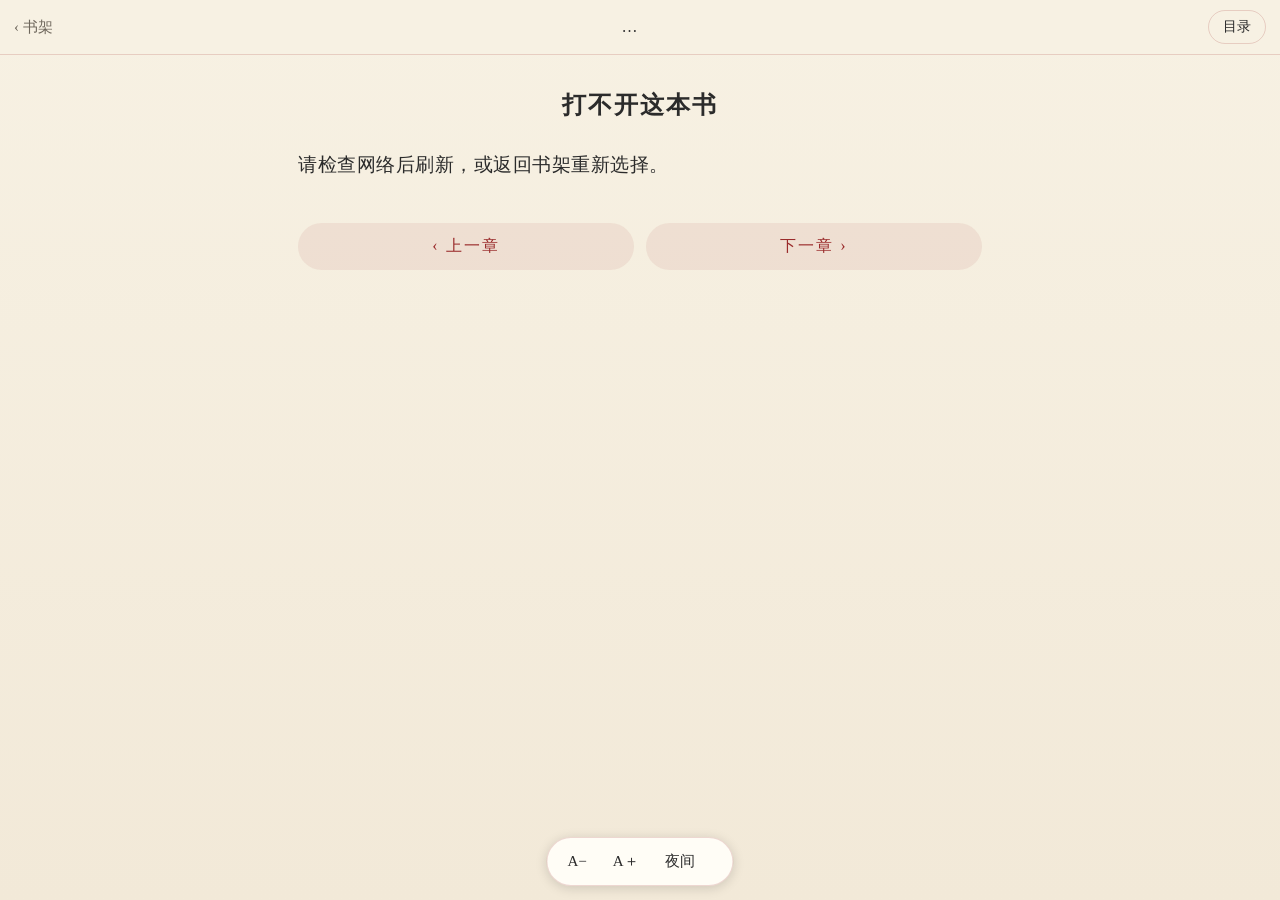
==== reader.html @ 8c51cf48 "Add files via upload" ====
<!DOCTYPE html>
<html lang="zh-CN">
<head>
<meta charset="UTF-8">
<meta name="viewport" content="width=device-width, initial-scale=1.0, viewport-fit=cover">
<title>阅读 · 书房</title>
<link rel="stylesheet" href="style.css">
</head>
<body>
<div class="progress-bar" id="progressBar"></div>

<header class="reader-header">
  <a class="back-link" href="index.html">‹ 书架</a>
  <span class="reader-book" id="bookTitle">…</span>
  <button class="icon-btn" id="tocBtn" type="button">目录</button>
</header>

<main class="reader-main">
  <h1 class="chapter-title" id="chapterTitle">正在加载…</h1>
  <div class="chapter-body" id="chapterBody"></div>
  <nav class="chapter-nav">
    <button id="prevBtn" type="button">‹ 上一章</button>
    <button id="nextBtn" type="button">下一章 ›</button>
  </nav>
</main>

<div class="toolbar">
  <button id="fontMinus" type="button" aria-label="减小字号">A−</button>
  <button id="fontPlus" type="button" aria-label="增大字号">A＋</button>
  <button id="nightBtn" type="button">夜间</button>
  <span class="toolbar-pos" id="posLabel"></span>
</div>

<div class="drawer" id="tocDrawer" hidden>
  <div class="drawer-panel">
    <div class="drawer-head">
      <span id="tocBookTitle">目录</span>
      <button class="icon-btn" id="tocClose" type="button">✕</button>
    </div>
    <ol class="toc-list" id="tocList"></ol>
  </div>
</div>

<script>
const params = new URLSearchParams(location.search);
const bookId = params.get("book") || "xiyouji";
let startCh = parseInt(params.get("ch") || "1", 10) || 1;

let book = null;
let cur = startCh;

const $ = id => document.getElementById(id);
const body = document.body;

function loadSettings() {
  try {
    const s = JSON.parse(localStorage.getItem("reader-settings") || "{}");
    if (s.font) body.style.setProperty("--reader-size", s.font + "px");
    if (s.night) body.classList.add("night");
  } catch (e) {}
}
function saveSettings() {
  const font = parseInt(getComputedStyle(body).getPropertyValue("--reader-size")) || 19;
  localStorage.setItem("reader-settings", JSON.stringify({
    font, night: body.classList.contains("night")
  }));
}
function saveProgress() {
  localStorage.setItem("read-progress-" + bookId, JSON.stringify({
    ch: cur, scroll: window.scrollY, at: Date.now()
  }));
}

function renderChapter() {
  const ch = book.chapters[cur - 1];
  if (!ch) return;
  document.title = ch.title + " · " + book.title;
  $("bookTitle").textContent = book.title;
  $("chapterTitle").textContent = ch.title;
  $("posLabel").textContent = "第 " + cur + " / " + book.chapters.length + " 章";
  const paras = ch.text.split(/\n\n+/).filter(p => p.trim());
  $("chapterBody").innerHTML = paras.map(p =>
    "<p>" + p.replace(/</g, "&lt;").replace(/>/g, "&gt;") + "</p>").join("");
  $("prevBtn").disabled = cur <= 1;
  $("nextBtn").disabled = cur >= book.chapters.length;
  document.querySelectorAll(".toc-list li").forEach((li, i) => {
    li.classList.toggle("current", i + 1 === cur);
  });
  window.scrollTo(0, 0);
  updateProgressBar();
  saveProgress();
  history.replaceState(null, "", "reader.html?book=" + bookId + "&ch=" + cur);
}

function updateProgressBar() {
  const h = document.documentElement;
  const max = h.scrollHeight - h.clientHeight;
  const pct = max > 0 ? (window.scrollY / max) * 100 : 0;
  $("progressBar").style.width = pct + "%";
}

function buildToc() {
  $("tocBookTitle").textContent = book.title + " · 目录";
  const ol = $("tocList");
  ol.innerHTML = "";
  book.chapters.forEach((ch, i) => {
    const li = document.createElement("li");
    li.textContent = ch.title;
    li.addEventListener("click", () => {
      cur = i + 1;
      closeToc();
      renderChapter();
    });
    ol.appendChild(li);
  });
}

function openToc() { $("tocDrawer").hidden = false; }
function closeToc() { $("tocDrawer").hidden = true; }

async function init() {
  loadSettings();
  const res = await fetch("books/" + bookId + ".json");
  book = await res.json();
  if (cur < 1) cur = 1;
  if (cur > book.chapters.length) cur = book.chapters.length;
  // restore scroll position if returning to the same chapter
  let savedScroll = 0;
  try {
    const p = JSON.parse(localStorage.getItem("read-progress-" + bookId) || "null");
    if (p && p.ch === cur && p.scroll) savedScroll = p.scroll;
  } catch (e) {}
  buildToc();
  renderChapter();
  if (savedScroll) window.scrollTo(0, savedScroll);
  updateProgressBar();
}

$("prevBtn").addEventListener("click", () => { if (cur > 1) { cur--; renderChapter(); } });
$("nextBtn").addEventListener("click", () => { if (cur < book.chapters.length) { cur++; renderChapter(); } });
$("tocBtn").addEventListener("click", openToc);
$("tocClose").addEventListener("click", closeToc);
$("tocDrawer").addEventListener("click", e => { if (e.target === $("tocDrawer")) closeToc(); });
$("fontMinus").addEventListener("click", () => {
  const cur_size = parseInt(getComputedStyle(body).getPropertyValue("--reader-size")) || 19;
  body.style.setProperty("--reader-size", Math.max(15, cur_size - 2) + "px");
  saveSettings();
});
$("fontPlus").addEventListener("click", () => {
  const cur_size = parseInt(getComputedStyle(body).getPropertyValue("--reader-size")) || 19;
  body.style.setProperty("--reader-size", Math.min(26, cur_size + 2) + "px");
  saveSettings();
});
$("nightBtn").addEventListener("click", () => {
  body.classList.toggle("night");
  saveSettings();
});
window.addEventListener("scroll", () => { updateProgressBar(); saveProgress(); }, { passive: true });
window.addEventListener("keydown", e => {
  if (e.key === "ArrowLeft" && cur > 1) { cur--; renderChapter(); }
  if (e.key === "ArrowRight" && book && cur < book.chapters.length) { cur++; renderChapter(); }
  if (e.key === "Escape") closeToc();
});

init().catch(() => {
  $("chapterTitle").textContent = "打不开这本书";
  $("chapterBody").innerHTML = "<p>请检查网络后刷新，或返回书架重新选择。</p>";
});
</script>
</body>
</html>
---- style.css ----
/* 书房 — 手机优先的阅读站样式 */
:root {
  --bg: #f7f1e3;
  --bg-2: #f2e9d8;
  --ink: #2b2b2b;
  --muted: #6e675c;
  --accent: #9a2b2b;
  --accent-soft: rgba(154, 43, 43, 0.08);
  --card: #fffdf6;
  --border: rgba(154, 43, 43, 0.18);
  --reader-size: 19px;
}

* { box-sizing: border-box; }

html {
  background: var(--bg);
  scroll-behavior: smooth;
}

body {
  margin: 0;
  font-family: "Noto Serif SC", "Songti SC", "STSong", "SimSun", Georgia, serif;
  background: linear-gradient(180deg, var(--bg) 0%, var(--bg-2) 100%);
  color: var(--ink);
  min-height: 100vh;
  -webkit-text-size-adjust: 100%;
}

body.night {
  --bg: #1c1a17;
  --bg-2: #171512;
  --ink: #d8d2c4;
  --muted: #9a917f;
  --accent: #d98a7a;
  --accent-soft: rgba(217, 138, 122, 0.12);
  --card: #26221d;
  --border: rgba(217, 138, 122, 0.25);
}

/* ---------- 书架 ---------- */
.site-header {
  text-align: center;
  padding: 36px 16px 8px;
}
.site-header h1 {
  margin: 0;
  font-size: 34px;
  letter-spacing: 6px;
}
.subtitle {
  margin: 8px 0 0;
  color: var(--muted);
  font-size: 15px;
  letter-spacing: 2px;
}

#shelf { max-width: 960px; margin: 0 auto; padding: 8px 16px 32px; }
.loading { text-align: center; color: var(--muted); padding: 40px 0; }

.section-title {
  font-size: 20px;
  letter-spacing: 3px;
  margin: 28px 0 14px;
  padding-bottom: 8px;
  border-bottom: 1px solid var(--border);
}

.book-grid {
  display: grid;
  grid-template-columns: repeat(auto-fill, minmax(240px, 1fr));
  gap: 14px;
}

.book-card {
  background: var(--card);
  border: 1px solid var(--border);
  border-radius: 12px;
  padding: 18px;
  display: flex;
  flex-direction: column;
  box-shadow: 0 1px 4px rgba(0, 0, 0, 0.05);
}
.book-title { margin: 0; font-size: 21px; letter-spacing: 2px; }
.book-author { margin: 6px 0 0; color: var(--muted); font-size: 14px; }
.book-intro {
  margin: 12px 0 0;
  font-size: 15px;
  line-height: 1.7;
  flex: 1;
}
.book-meta { margin: 12px 0 0; color: var(--muted); font-size: 13px; }
.book-continue { margin: 6px 0 0; color: var(--accent); font-size: 13px; }
.book-btn {
  display: block;
  text-align: center;
  margin-top: 14px;
  padding: 11px 0;
  background: var(--accent);
  color: #f7f1e3;
  text-decoration: none;
  border-radius: 999px;
  font-size: 15px;
  letter-spacing: 2px;
}
body.night .book-btn { color: #1c1a17; }

.site-footer {
  max-width: 960px;
  margin: 0 auto;
  padding: 0 16px 32px;
  color: var(--muted);
  font-size: 13px;
  text-align: center;
}

/* ---------- 阅读器 ---------- */
.progress-bar {
  position: fixed;
  top: 0; left: 0;
  height: 3px;
  width: 0;
  background: var(--accent);
  z-index: 30;
}

.reader-header {
  position: sticky;
  top: 0;
  z-index: 20;
  display: flex;
  align-items: center;
  gap: 8px;
  padding: 10px 14px;
  background: var(--bg);
  border-bottom: 1px solid var(--border);
}
.back-link {
  color: var(--muted);
  text-decoration: none;
  font-size: 15px;
  white-space: nowrap;
}
.reader-book {
  flex: 1;
  text-align: center;
  font-size: 16px;
  letter-spacing: 2px;
  overflow: hidden;
  text-overflow: ellipsis;
  white-space: nowrap;
}
.icon-btn {
  border: 1px solid var(--border);
  background: transparent;
  color: var(--ink);
  border-radius: 999px;
  padding: 7px 14px;
  font-size: 14px;
  font-family: inherit;
  cursor: pointer;
  white-space: nowrap;
}

.reader-main {
  max-width: 720px;
  margin: 0 auto;
  padding: 24px 18px 120px;
}
.chapter-title {
  font-size: 24px;
  letter-spacing: 2px;
  line-height: 1.5;
  text-align: center;
  margin: 8px 0 24px;
}
.chapter-body p {
  font-size: var(--reader-size);
  line-height: 1.9;
  letter-spacing: 0.5px;
  text-align: justify;
  text-justify: inter-ideograph;
  margin: 0 0 1em;
}

.chapter-nav {
  display: flex;
  gap: 12px;
  margin-top: 40px;
}
.chapter-nav button {
  flex: 1;
  padding: 13px 0;
  font-size: 16px;
  font-family: inherit;
  letter-spacing: 2px;
  color: var(--accent);
  background: var(--accent-soft);
  border: none;
  border-radius: 999px;
  cursor: pointer;
}
.chapter-nav button:disabled { opacity: 0.35; cursor: default; }

.toolbar {
  position: fixed;
  left: 50%;
  transform: translateX(-50%);
  bottom: calc(14px + env(safe-area-inset-bottom));
  z-index: 20;
  display: flex;
  align-items: center;
  gap: 6px;
  padding: 6px 10px;
  background: var(--card);
  border: 1px solid var(--border);
  border-radius: 999px;
  box-shadow: 0 2px 12px rgba(0, 0, 0, 0.15);
}
.toolbar button {
  border: none;
  background: transparent;
  color: var(--ink);
  font-size: 15px;
  font-family: inherit;
  padding: 8px 10px;
  border-radius: 999px;
  cursor: pointer;
}
.toolbar button:active { background: var(--accent-soft); }
.toolbar-pos {
  font-size: 13px;
  color: var(--muted);
  padding: 0 6px;
  white-space: nowrap;
}

/* ---------- 目录抽屉 ---------- */
.drawer {
  position: fixed;
  inset: 0;
  z-index: 40;
  background: rgba(0, 0, 0, 0.4);
}
.drawer-panel {
  position: absolute;
  top: 0; right: 0;
  width: min(86vw, 360px);
  height: 100%;
  background: var(--bg);
  display: flex;
  flex-direction: column;
  box-shadow: -2px 0 16px rgba(0, 0, 0, 0.2);
}
.drawer-head {
  display: flex;
  align-items: center;
  justify-content: space-between;
  padding: 16px;
  border-bottom: 1px solid var(--border);
  font-size: 16px;
  letter-spacing: 1px;
}
.toc-list {
  margin: 0;
  padding: 8px 0 32px;
  overflow-y: auto;
  list-style: none;
  counter-reset: toc;
}
.toc-list li {
  padding: 12px 18px;
  font-size: 15px;
  line-height: 1.5;
  cursor: pointer;
  border-bottom: 1px solid rgba(0, 0, 0, 0.04);
}
.toc-list li:active { background: var(--accent-soft); }
.toc-list li.current { color: var(--accent); font-weight: 700; }

@media (max-width: 600px) {
  .site-header h1 { font-size: 28px; }
  .chapter-title { font-size: 21px; }
  .reader-main { padding: 20px 14px 120px; }
  .chapter-body p { line-height: 1.85; }
}
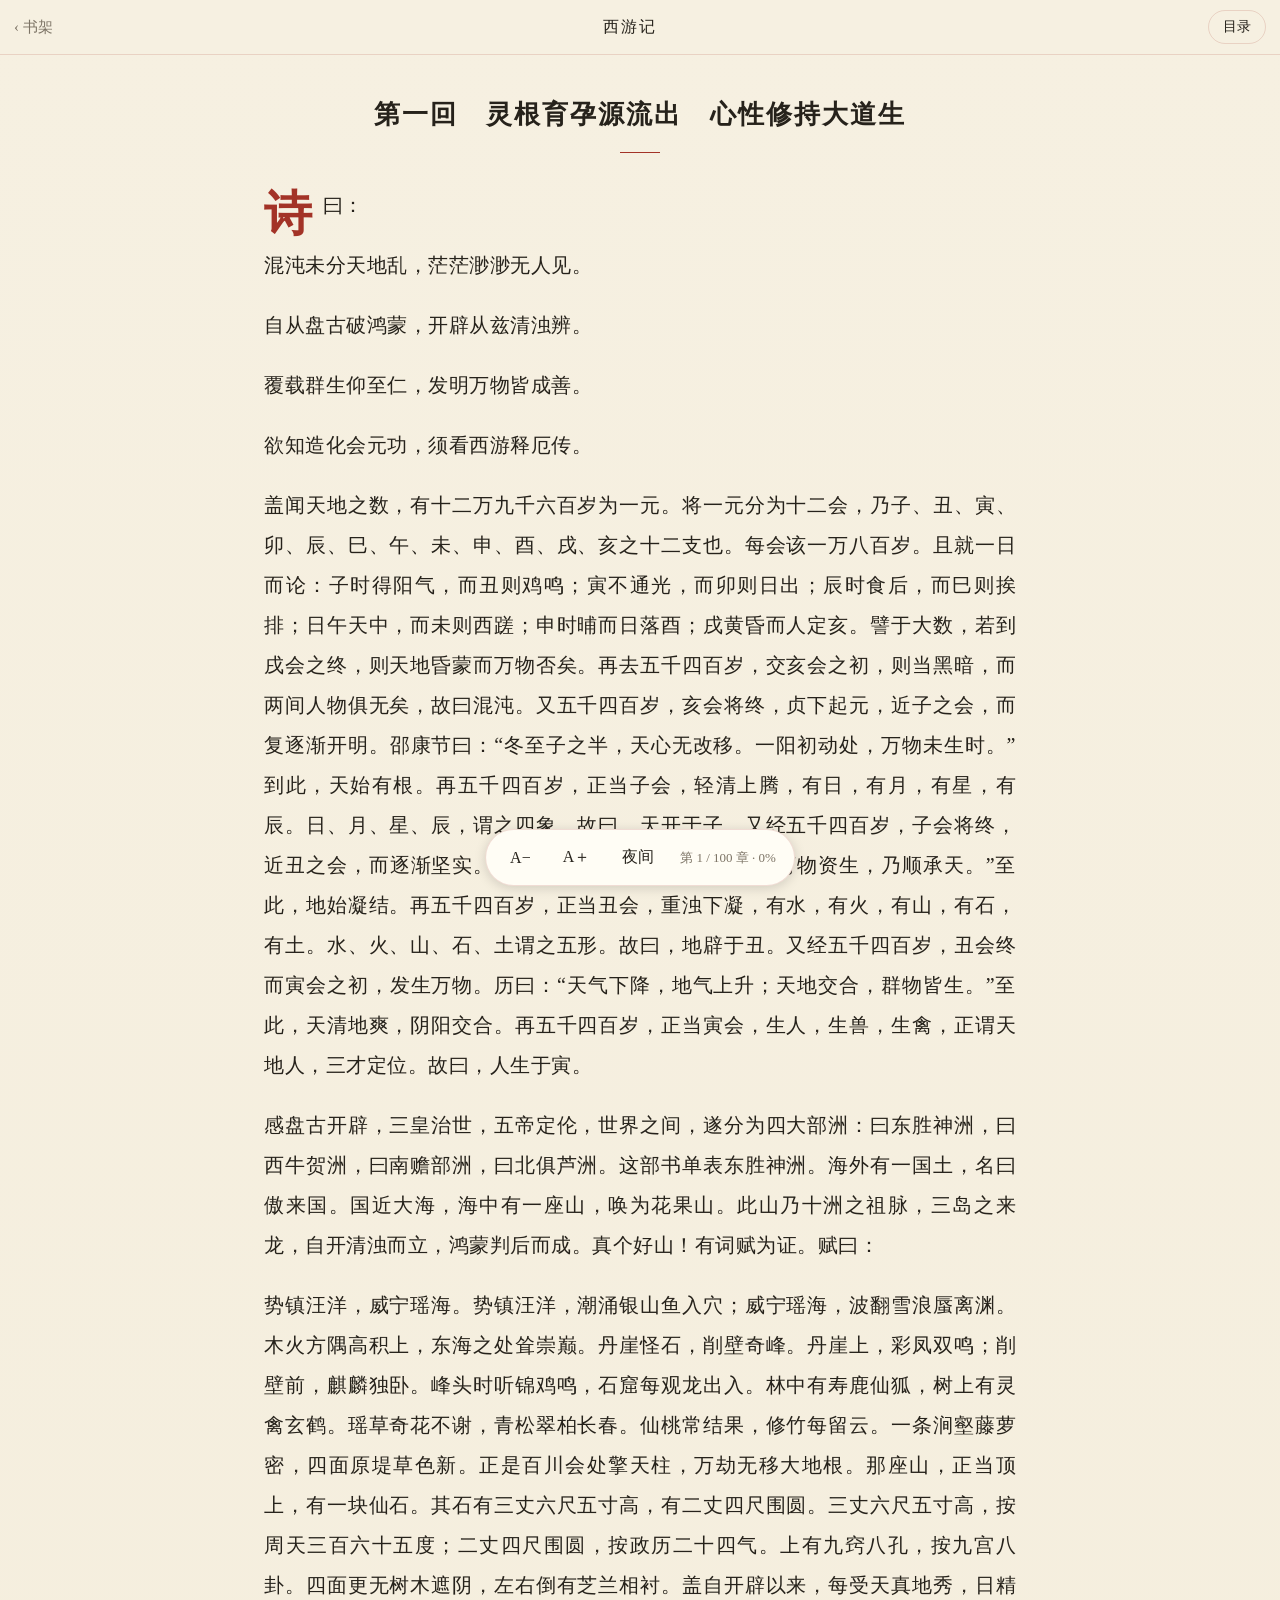
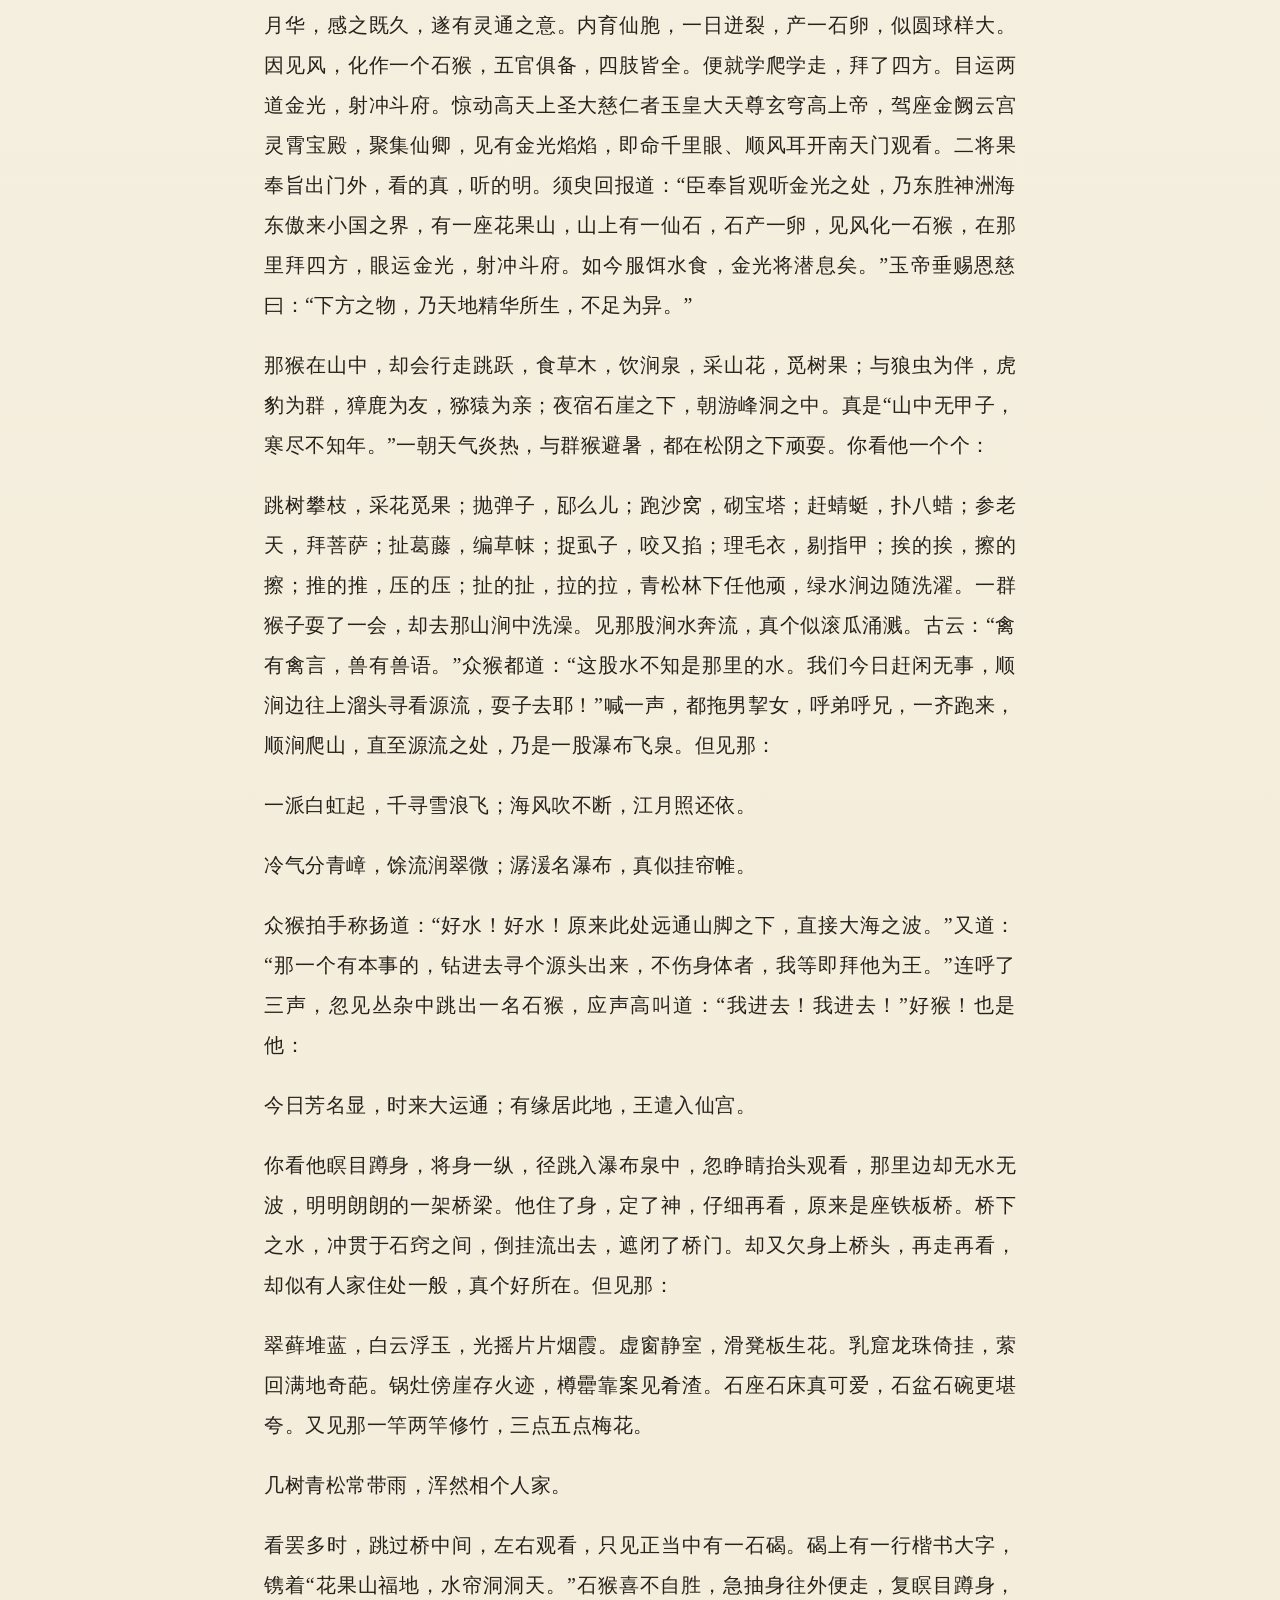
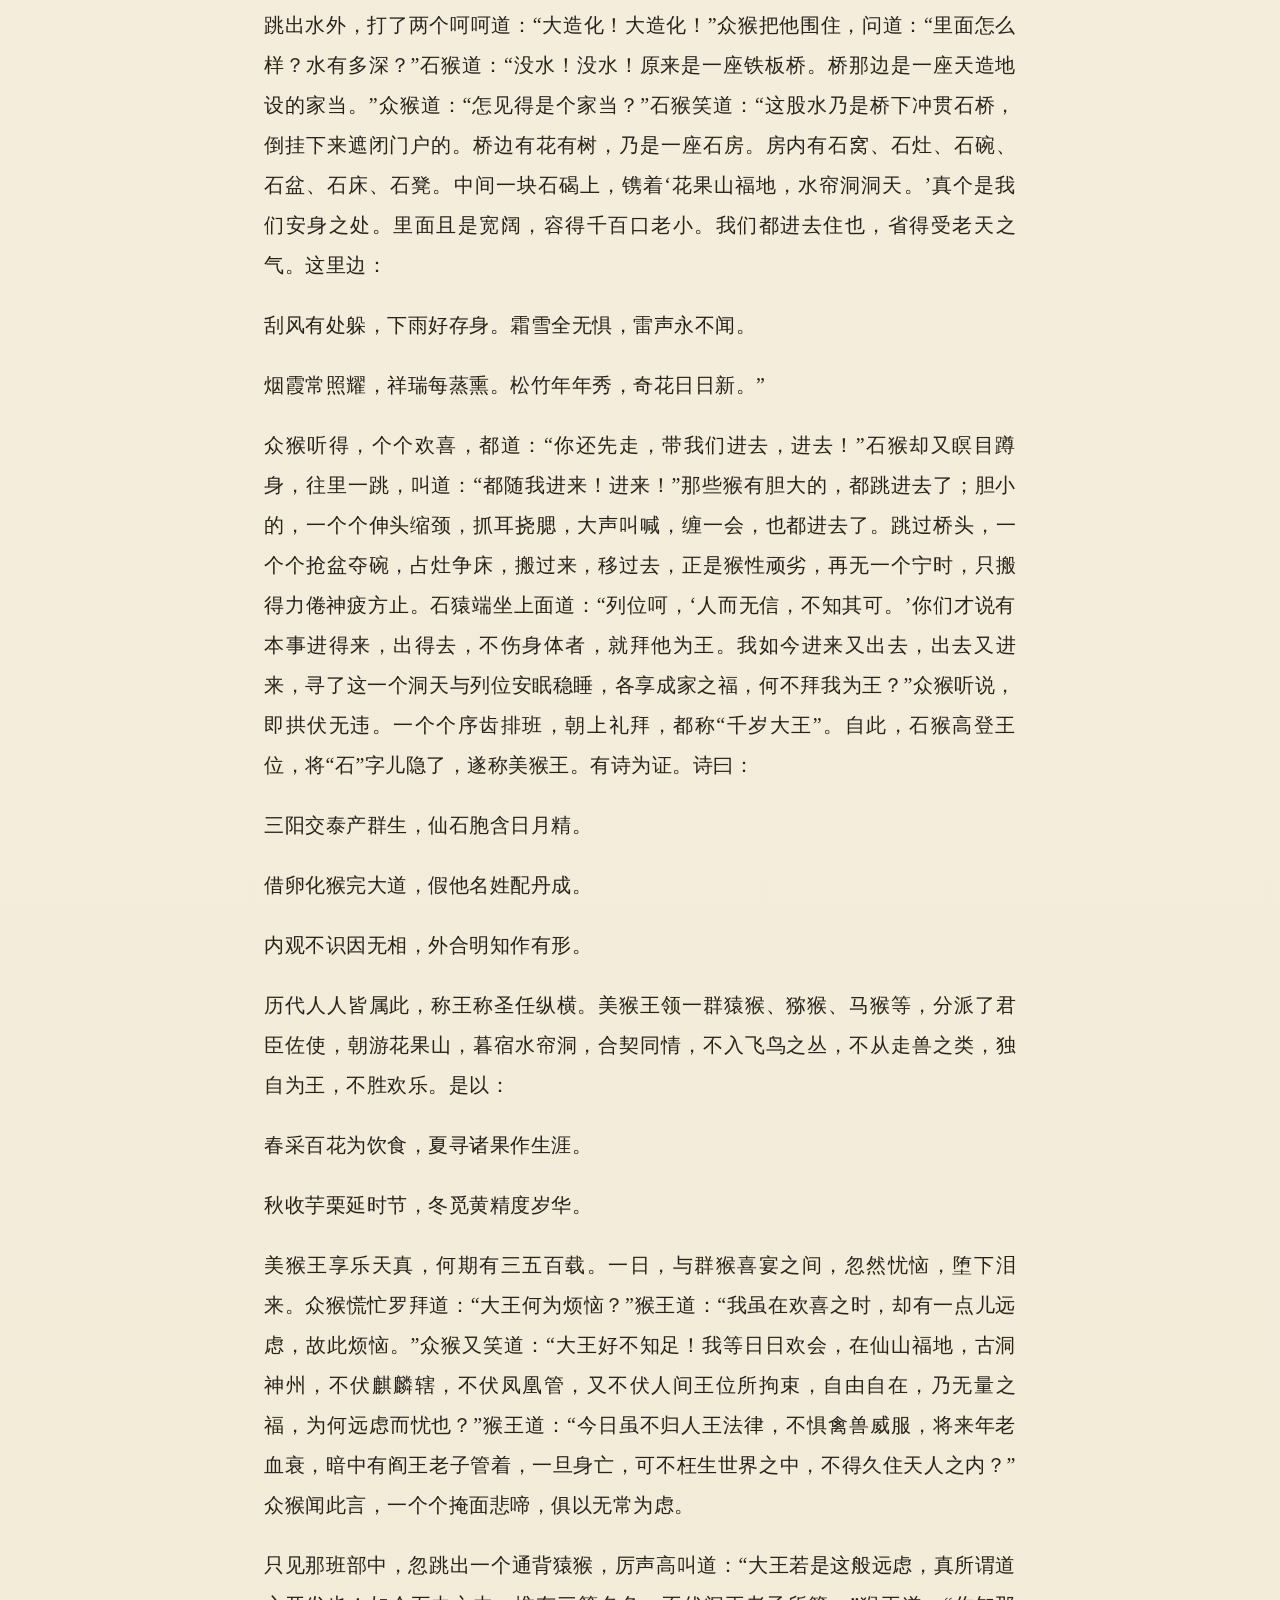
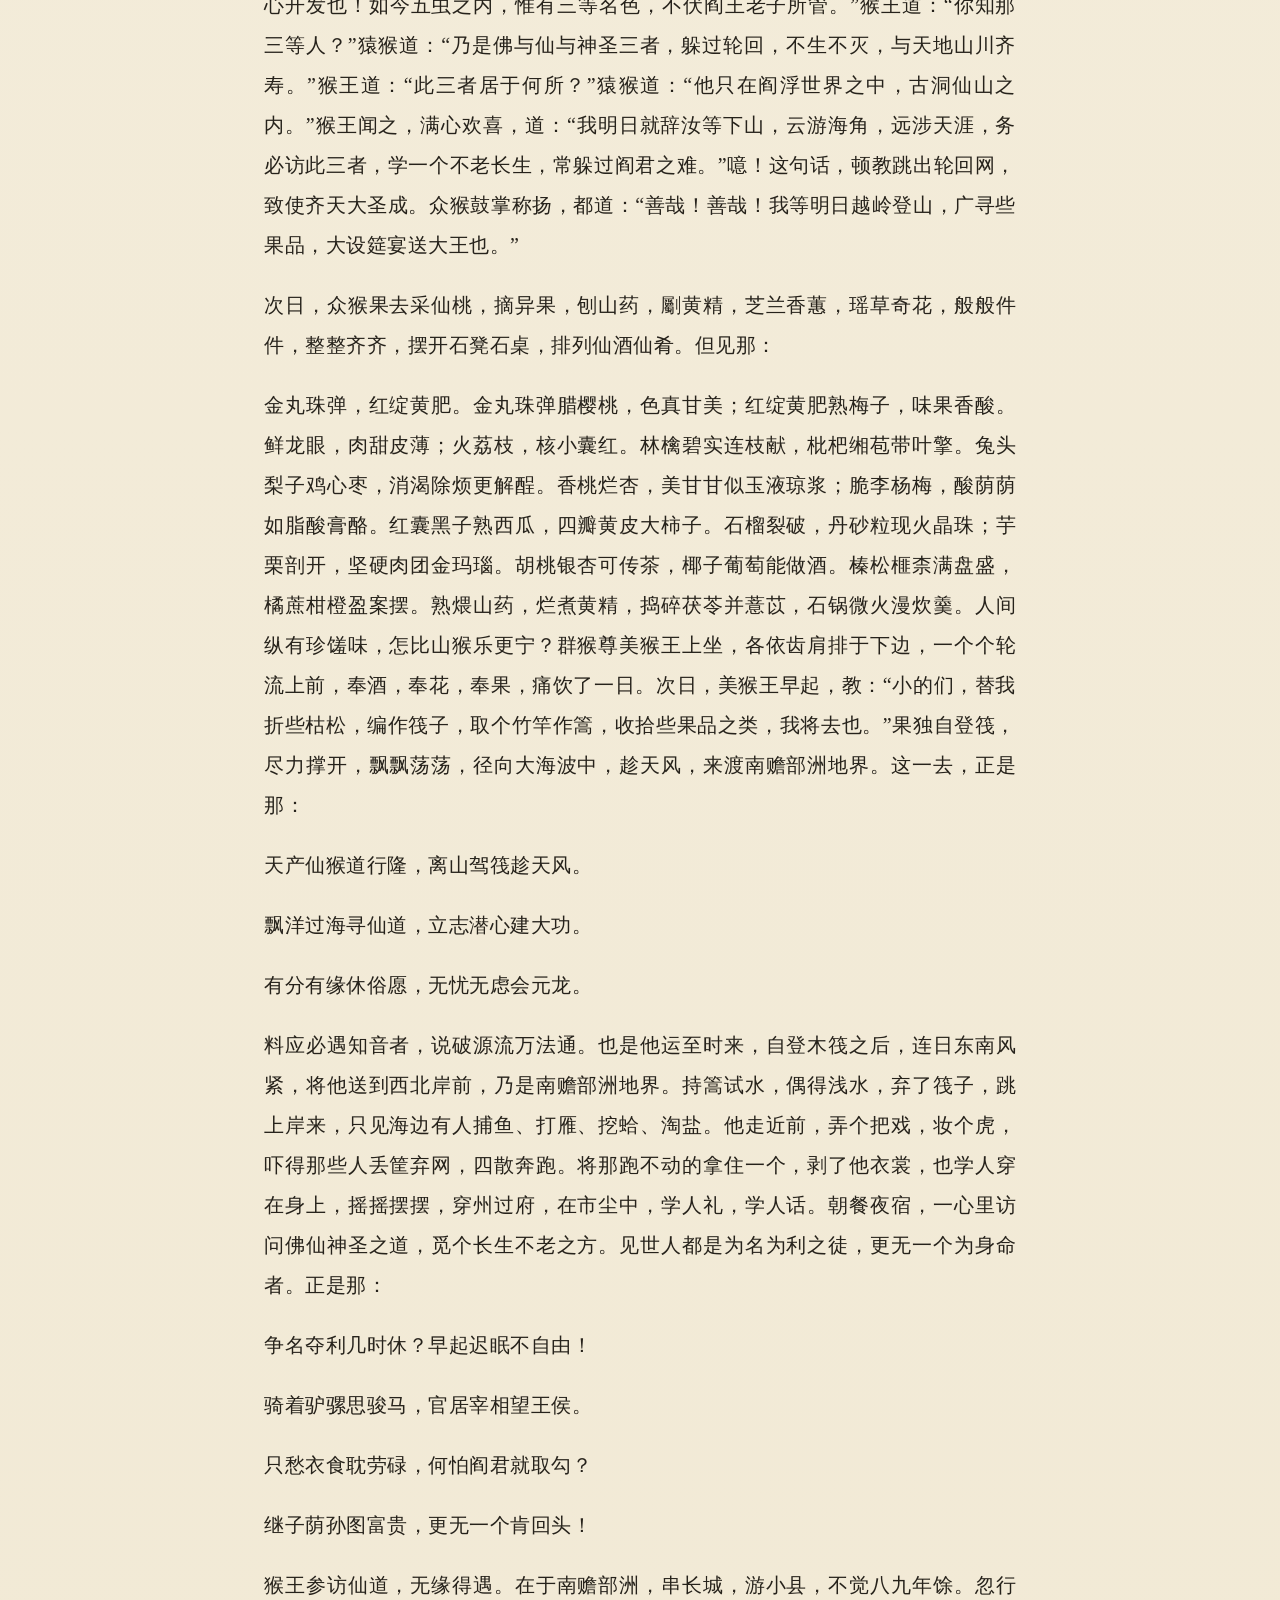
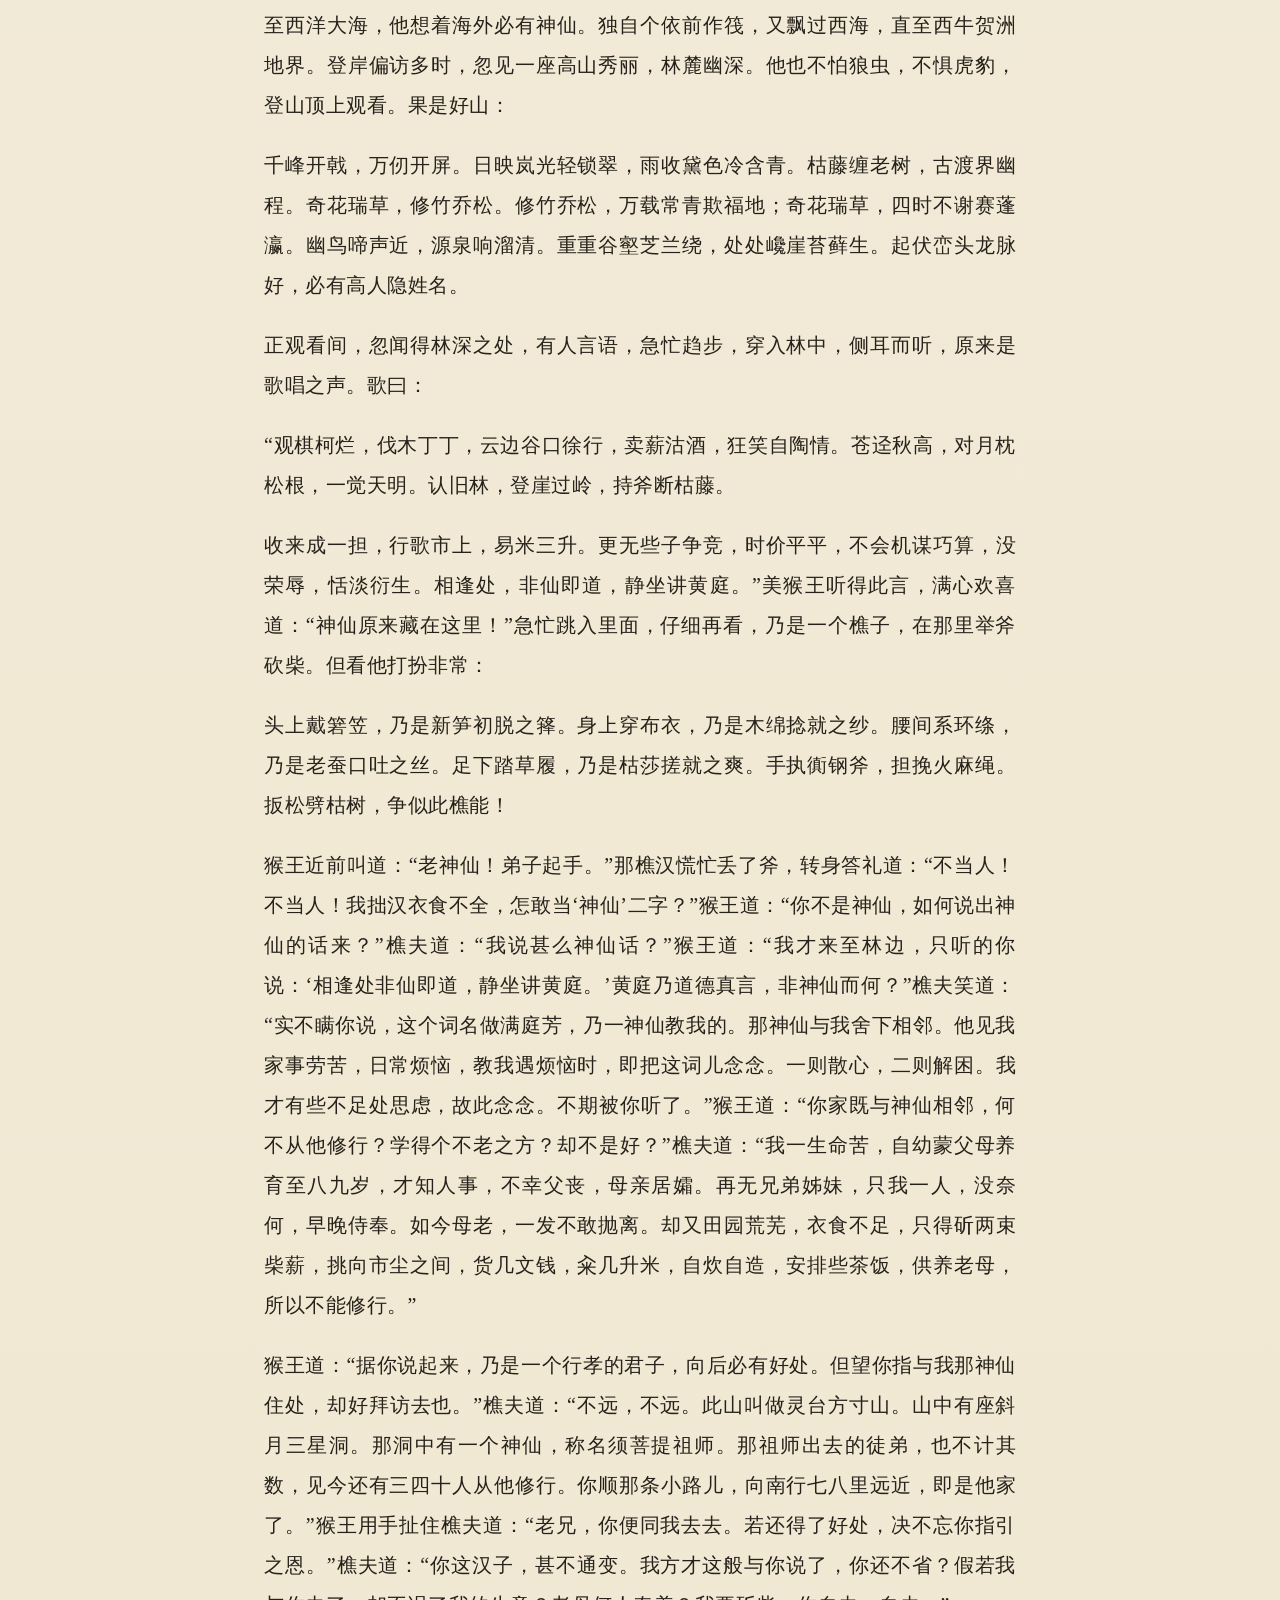
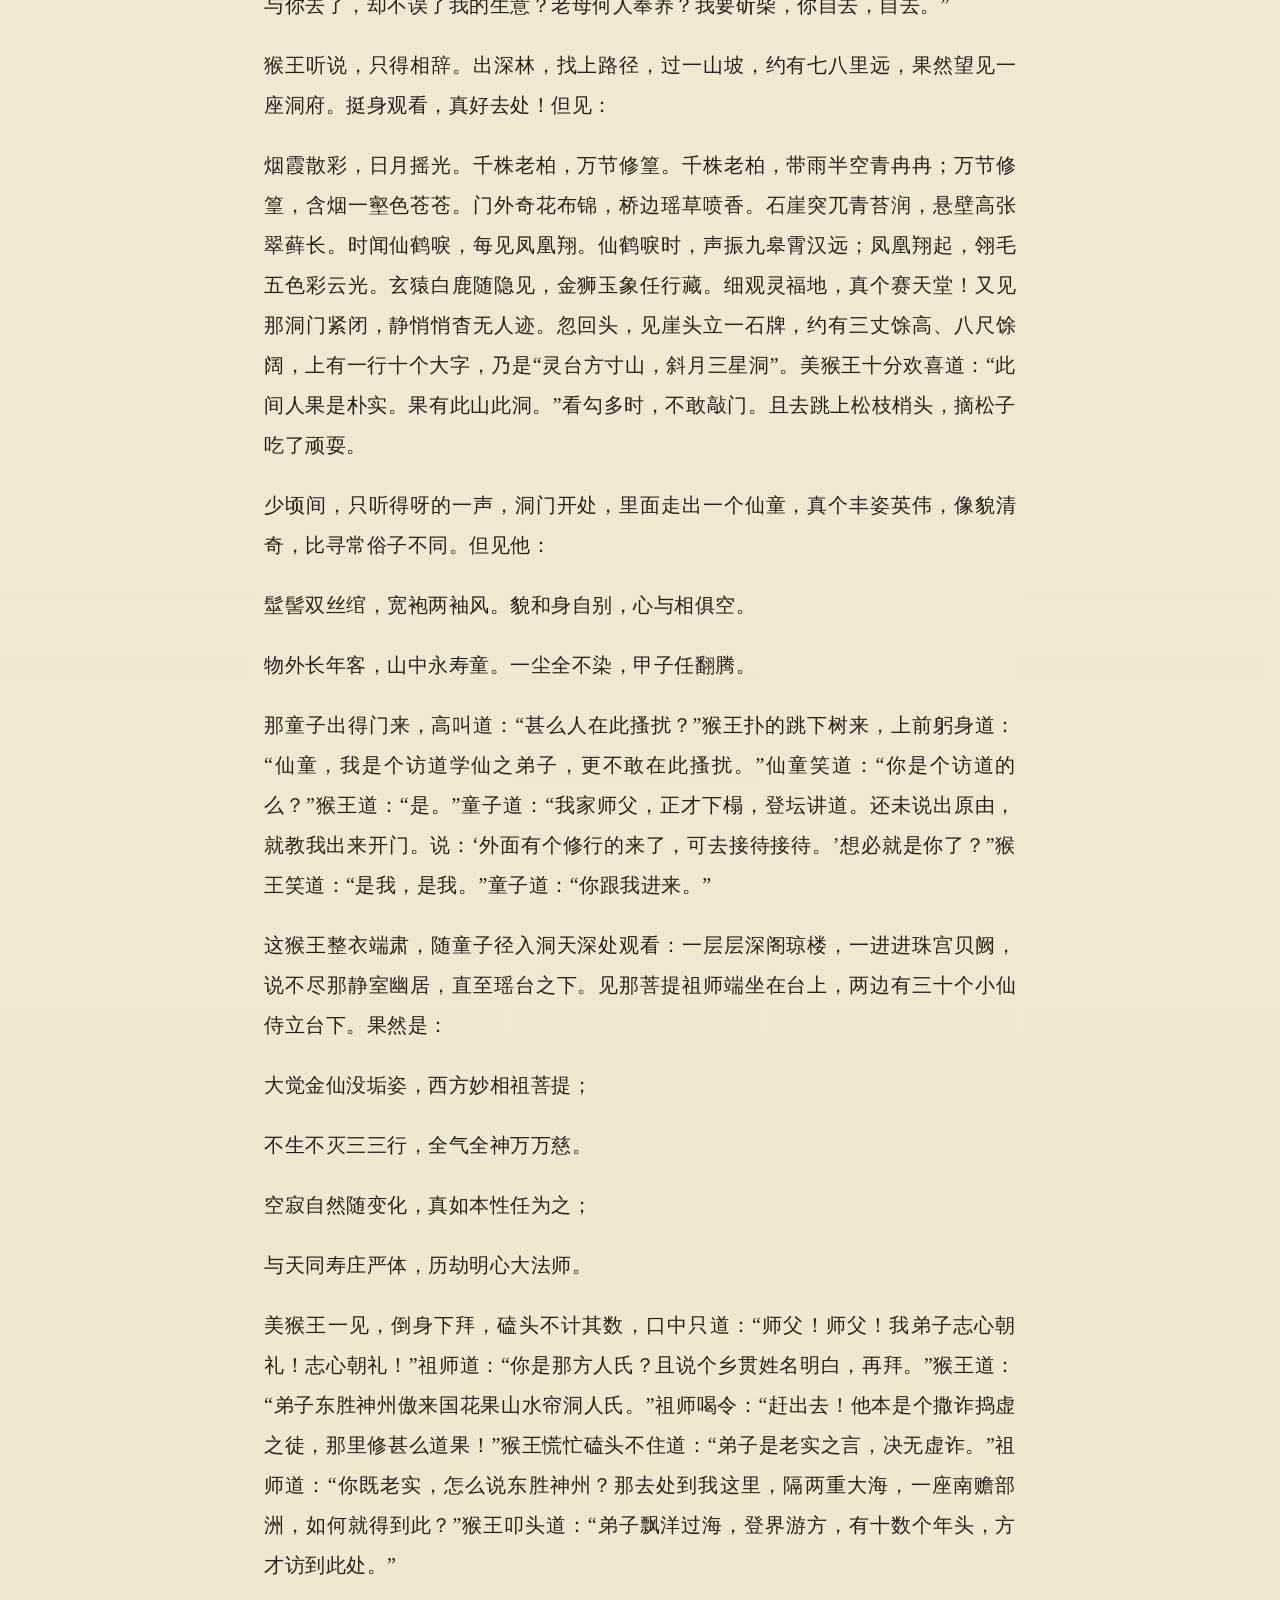
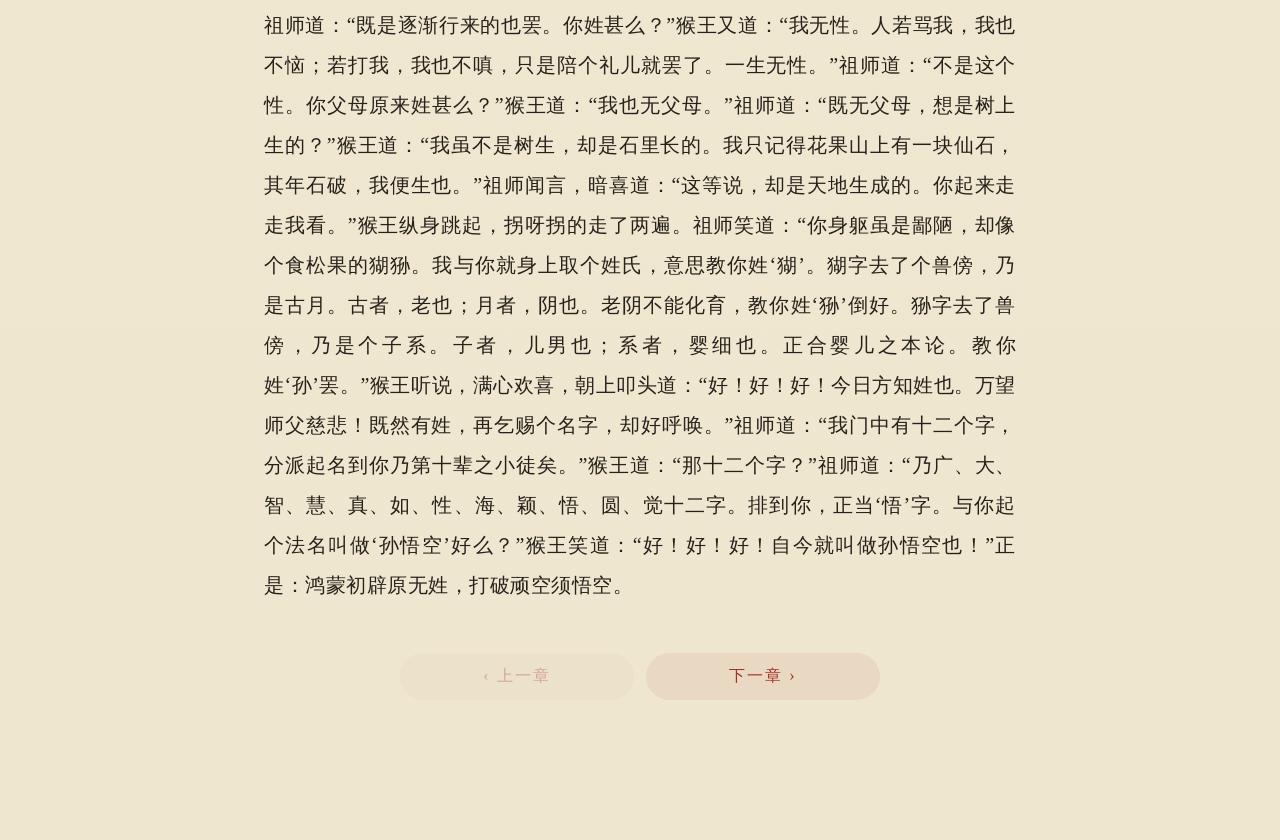
==== commit b46d9cd7: "更新书架外观与目录（19 本）" ====
--- a/reader.html
+++ b/reader.html
@@ -77,7 +77,6 @@
   document.title = ch.title + " · " + book.title;
   $("bookTitle").textContent = book.title;
   $("chapterTitle").textContent = ch.title;
-  $("posLabel").textContent = "第 " + cur + " / " + book.chapters.length + " 章";
   const paras = ch.text.split(/\n\n+/).filter(p => p.trim());
   $("chapterBody").innerHTML = paras.map(p =>
     "<p>" + p.replace(/</g, "&lt;").replace(/>/g, "&gt;") + "</p>").join("");
@@ -97,6 +96,9 @@
   const max = h.scrollHeight - h.clientHeight;
   const pct = max > 0 ? (window.scrollY / max) * 100 : 0;
   $("progressBar").style.width = pct + "%";
+  if (book) {
+    $("posLabel").textContent = "第 " + cur + " / " + book.chapters.length + " 章 · " + Math.round(pct) + "%";
+  }
 }
 
 function buildToc() {
--- a/style.css
+++ b/style.css
@@ -1,13 +1,13 @@
-/* 书房 — 手机优先的阅读站样式 */
+/* 书房 — 精美版：宣纸、墨色、朱印；手机与 iPad 自适应 */
 :root {
-  --bg: #f7f1e3;
-  --bg-2: #f2e9d8;
-  --ink: #2b2b2b;
-  --muted: #6e675c;
-  --accent: #9a2b2b;
-  --accent-soft: rgba(154, 43, 43, 0.08);
-  --card: #fffdf6;
-  --border: rgba(154, 43, 43, 0.18);
+  --bg: #f6f0e1;
+  --bg-2: #efe6cf;
+  --ink: #26221b;
+  --muted: #7d7466;
+  --accent: #a33327;
+  --accent-soft: rgba(163, 51, 39, 0.08);
+  --card: #fffdf5;
+  --border: rgba(163, 51, 39, 0.16);
   --reader-size: 19px;
 }
 
@@ -25,82 +25,272 @@
   color: var(--ink);
   min-height: 100vh;
   -webkit-text-size-adjust: 100%;
+  -webkit-tap-highlight-color: transparent;
 }
 
 body.night {
-  --bg: #1c1a17;
-  --bg-2: #171512;
-  --ink: #d8d2c4;
+  --bg: #1b1815;
+  --bg-2: #16130f;
+  --ink: #d9d2c2;
   --muted: #9a917f;
-  --accent: #d98a7a;
-  --accent-soft: rgba(217, 138, 122, 0.12);
-  --card: #26221d;
-  --border: rgba(217, 138, 122, 0.25);
-}
+  --accent: #d9907a;
+  --accent-soft: rgba(217, 144, 122, 0.12);
+  --card: #262019;
+  --border: rgba(217, 144, 122, 0.25);
+}
+
+::selection { background: var(--accent-soft); }
+:focus-visible { outline: 2px solid var(--accent); outline-offset: 2px; }
 
 /* ---------- 书架 ---------- */
 .site-header {
   text-align: center;
-  padding: 36px 16px 8px;
+  padding: 40px 16px 4px;
 }
 .site-header h1 {
   margin: 0;
-  font-size: 34px;
-  letter-spacing: 6px;
+  font-size: 32px;
+  letter-spacing: 10px;
+  display: inline-flex;
+  align-items: center;
+  gap: 12px;
+}
+.seal {
+  display: inline-flex;
+  align-items: center;
+  justify-content: center;
+  width: 30px;
+  height: 30px;
+  background: var(--accent);
+  color: #fdf6e3;
+  font-size: 18px;
+  letter-spacing: 0;
+  border-radius: 4px;
+  box-shadow: 0 1px 4px rgba(0, 0, 0, 0.25);
+  flex: none;
 }
 .subtitle {
-  margin: 8px 0 0;
+  margin: 12px 0 0;
   color: var(--muted);
+  font-size: 14px;
+  letter-spacing: 2px;
+  line-height: 1.8;
+}
+.header-rule {
+  width: 120px;
+  margin: 20px auto 0;
+  border-top: 1px solid var(--border);
+  position: relative;
+}
+.header-rule::after {
+  content: "";
+  position: absolute;
+  left: 50%;
+  top: -4px;
+  width: 7px;
+  height: 7px;
+  background: var(--accent);
+  transform: translateX(-50%) rotate(45deg);
+}
+
+.site-stats {
+  margin: 10px 0 0;
+  color: var(--muted);
+  font-size: 13px;
+  letter-spacing: 2px;
+}
+.search-wrap {
+  max-width: 420px;
+  margin: 18px auto 0;
+  padding: 0 16px;
+}
+.search-input {
+  width: 100%;
+  padding: 11px 18px;
+  border: 1px solid var(--border);
+  border-radius: 999px;
+  background: var(--card);
+  color: var(--ink);
+  font-family: inherit;
   font-size: 15px;
-  letter-spacing: 2px;
-}
+  outline: none;
+}
+.search-input:focus { border-color: var(--accent); box-shadow: 0 0 0 3px var(--accent-soft); }
+.search-input::placeholder { color: var(--muted); }
+
+.continue-strip {
+  display: flex;
+  flex-wrap: wrap;
+  align-items: center;
+  justify-content: center;
+  gap: 8px;
+  max-width: 960px;
+  margin: 22px auto 0;
+  padding: 0 16px;
+}
+.continue-strip[hidden] { display: none; }
+.continue-label {
+  font-size: 13px;
+  letter-spacing: 2px;
+  color: var(--accent);
+}
+.continue-chip {
+  display: inline-block;
+  padding: 8px 14px;
+  background: var(--card);
+  border: 1px solid var(--border);
+  border-radius: 999px;
+  color: var(--ink);
+  text-decoration: none;
+  font-size: 14px;
+}
+@media (hover: hover) {
+  .continue-chip:hover { border-color: var(--accent); }
+}
+
+.section-count {
+  margin-left: auto;
+  font-size: 13px;
+  letter-spacing: 1px;
+  color: var(--muted);
+  font-weight: 400;
+}
+.cover-title-long { font-size: 20px; letter-spacing: 5px; }
+.no-result { text-align: center; color: var(--muted); padding: 48px 0; }
 
 #shelf { max-width: 960px; margin: 0 auto; padding: 8px 16px 32px; }
 .loading { text-align: center; color: var(--muted); padding: 40px 0; }
 
 .section-title {
-  font-size: 20px;
-  letter-spacing: 3px;
-  margin: 28px 0 14px;
-  padding-bottom: 8px;
+  display: flex;
+  align-items: center;
+  gap: 10px;
+  font-size: 18px;
+  letter-spacing: 4px;
+  margin: 30px 0 16px;
+  padding-bottom: 10px;
   border-bottom: 1px solid var(--border);
 }
-
+.section-title::before {
+  content: "";
+  width: 9px;
+  height: 9px;
+  background: var(--accent);
+  transform: rotate(45deg);
+  flex: none;
+}
+
+/* 手机两列书架，iPad 三列，宽屏四列 */
 .book-grid {
   display: grid;
-  grid-template-columns: repeat(auto-fill, minmax(240px, 1fr));
-  gap: 14px;
+  grid-template-columns: repeat(2, 1fr);
+  gap: 12px;
 }
 
 .book-card {
   background: var(--card);
   border: 1px solid var(--border);
-  border-radius: 12px;
-  padding: 18px;
+  border-radius: 10px;
+  overflow: hidden;
   display: flex;
   flex-direction: column;
-  box-shadow: 0 1px 4px rgba(0, 0, 0, 0.05);
-}
-.book-title { margin: 0; font-size: 21px; letter-spacing: 2px; }
-.book-author { margin: 6px 0 0; color: var(--muted); font-size: 14px; }
-.book-intro {
-  margin: 12px 0 0;
+  box-shadow: 0 1px 6px rgba(60, 45, 20, 0.08);
+}
+@media (hover: hover) {
+  .book-card { transition: transform 0.18s ease, box-shadow 0.18s ease; }
+  .book-card:hover {
+    transform: translateY(-2px);
+    box-shadow: 0 6px 18px rgba(60, 45, 20, 0.14);
+  }
+}
+
+/* 书封：竖排书名 + 朱印 */
+.book-cover {
+  position: relative;
+  aspect-ratio: 3 / 4;
+  color: #f4ecda;
+  display: flex;
+  align-items: center;
+  justify-content: center;
+  overflow: hidden;
+  flex: none;
+}
+.book-cover::before {
+  content: "";
+  position: absolute;
+  inset: 0;
+  background: repeating-linear-gradient(0deg, rgba(255, 255, 255, 0.02) 0 1px, transparent 1px 4px);
+}
+.book-cover::after {
+  content: "";
+  position: absolute;
+  inset: 9px;
+  border: 1px solid rgba(244, 236, 218, 0.5);
+  pointer-events: none;
+}
+.sec-classics .book-cover { background: linear-gradient(160deg, #3a4f63, #2b3d4f); }
+.sec-adler .book-cover { background: linear-gradient(160deg, #96683a, #7a4e26); }
+.sec-freud-jung .book-cover { background: linear-gradient(160deg, #6b5a7d, #514261); }
+.sec-tcm .book-cover { background: linear-gradient(160deg, #3d6b4f, #2a4d38); }
+.sec-tcm-study .book-cover { background: linear-gradient(160deg, #a5843e, #8a6d2f); }
+body.night .book-cover { filter: brightness(0.85) saturate(0.92); }
+
+.cover-title {
+  writing-mode: vertical-rl;
+  font-size: 24px;
+  letter-spacing: 8px;
+  font-weight: 700;
+  line-height: 1;
+  text-shadow: 0 1px 2px rgba(0, 0, 0, 0.25);
+}
+.cover-author {
+  position: absolute;
+  bottom: 16px;
+  left: 0;
+  right: 0;
+  text-align: center;
+  font-size: 12px;
+  letter-spacing: 3px;
+  opacity: 0.9;
+}
+.cover-seal {
+  position: absolute;
+  top: 14px;
+  right: 14px;
+  width: 26px;
+  height: 26px;
+  background: #a33327;
+  color: #fdf6e3;
   font-size: 15px;
-  line-height: 1.7;
+  display: flex;
+  align-items: center;
+  justify-content: center;
+  border-radius: 3px;
+  box-shadow: 0 1px 3px rgba(0, 0, 0, 0.3);
+  z-index: 1;
+}
+
+.book-card-body {
+  padding: 14px 14px 16px;
+  display: flex;
+  flex-direction: column;
   flex: 1;
 }
-.book-meta { margin: 12px 0 0; color: var(--muted); font-size: 13px; }
-.book-continue { margin: 6px 0 0; color: var(--accent); font-size: 13px; }
+.book-title { margin: 0; font-size: 17px; letter-spacing: 2px; }
+.book-author { margin: 6px 0 0; color: var(--muted); font-size: 13px; }
+.book-intro { display: none; }
+.book-meta { margin: 10px 0 12px; color: var(--muted); font-size: 12px; }
+.book-continue { margin: 6px 0 0; color: var(--accent); font-size: 12px; }
 .book-btn {
   display: block;
   text-align: center;
-  margin-top: 14px;
-  padding: 11px 0;
+  margin-top: auto;
+  padding: 10px 0;
   background: var(--accent);
   color: #f7f1e3;
   text-decoration: none;
   border-radius: 999px;
-  font-size: 15px;
+  font-size: 14px;
   letter-spacing: 2px;
 }
 body.night .book-btn { color: #1c1a17; }
@@ -111,6 +301,7 @@
   padding: 0 16px 32px;
   color: var(--muted);
   font-size: 13px;
+  line-height: 1.8;
   text-align: center;
 }
 
@@ -163,16 +354,24 @@
 }
 
 .reader-main {
-  max-width: 720px;
+  max-width: 680px;
   margin: 0 auto;
   padding: 24px 18px 120px;
 }
 .chapter-title {
-  font-size: 24px;
+  font-size: 23px;
   letter-spacing: 2px;
   line-height: 1.5;
   text-align: center;
-  margin: 8px 0 24px;
+  margin: 8px 0 28px;
+}
+.chapter-title::after {
+  content: "";
+  display: block;
+  width: 40px;
+  height: 1px;
+  background: var(--accent);
+  margin: 18px auto 0;
 }
 .chapter-body p {
   font-size: var(--reader-size);
@@ -182,6 +381,14 @@
   text-justify: inter-ideograph;
   margin: 0 0 1em;
 }
+.chapter-body > p:first-child::first-letter {
+  float: left;
+  font-size: 2.4em;
+  line-height: 1.05;
+  margin: 4px 10px 0 0;
+  color: var(--accent);
+  font-weight: 700;
+}
 
 .chapter-nav {
   display: flex;
@@ -278,9 +485,58 @@
 .toc-list li:active { background: var(--accent-soft); }
 .toc-list li.current { color: var(--accent); font-weight: 700; }
 
-@media (max-width: 600px) {
-  .site-header h1 { font-size: 28px; }
-  .chapter-title { font-size: 21px; }
-  .reader-main { padding: 20px 14px 120px; }
-  .chapter-body p { line-height: 1.85; }
-}
+/* ---------- iPad：768px 起 ---------- */
+@media (min-width: 768px) {
+  :root { --reader-size: 20px; }
+
+  .site-header { padding: 56px 24px 8px; }
+  .site-header h1 { font-size: 40px; letter-spacing: 12px; }
+  .seal { width: 36px; height: 36px; font-size: 21px; }
+  .subtitle { font-size: 15px; }
+
+  #shelf { padding: 12px 24px 48px; }
+  .section-title { font-size: 20px; margin: 36px 0 18px; }
+  .book-grid { grid-template-columns: repeat(3, 1fr); gap: 18px; }
+
+  .cover-title { font-size: 27px; }
+  .cover-title-long { font-size: 23px; }
+  .book-card-body { padding: 16px 16px 18px; }
+  .book-title { font-size: 20px; }
+  .book-author { font-size: 14px; }
+  .book-intro {
+    display: -webkit-box;
+    -webkit-line-clamp: 3;
+    -webkit-box-orient: vertical;
+    overflow: hidden;
+    margin: 12px 0 0;
+    font-size: 15px;
+    line-height: 1.7;
+    flex: 1;
+  }
+  .book-meta { font-size: 13px; }
+  .book-continue { font-size: 13px; }
+  .book-btn { font-size: 15px; padding: 11px 0; }
+
+  .reader-main { max-width: 760px; padding: 32px 24px 140px; }
+  .chapter-title { font-size: 26px; margin-bottom: 32px; }
+  .chapter-body p { line-height: 2; }
+  .chapter-nav { max-width: 480px; margin: 48px auto 0; }
+  .toolbar { padding: 8px 12px; gap: 8px; }
+  .toolbar button { font-size: 16px; padding: 9px 12px; }
+  .drawer-panel { width: min(86vw, 400px); }
+}
+
+/* ---------- iPad 横屏 / 桌面：1024px 起 ---------- */
+@media (min-width: 1024px) {
+  #shelf { max-width: 1120px; }
+  .book-grid { grid-template-columns: repeat(4, 1fr); gap: 20px; }
+  .reader-main { max-width: 800px; }
+  .site-footer { max-width: 1120px; }
+  .continue-strip { max-width: 1120px; }
+}
+
+/* ---------- 小屏收紧 ---------- */
+@media (max-width: 360px) {
+  .cover-title { font-size: 21px; letter-spacing: 6px; }
+  .book-title { font-size: 16px; }
+}
